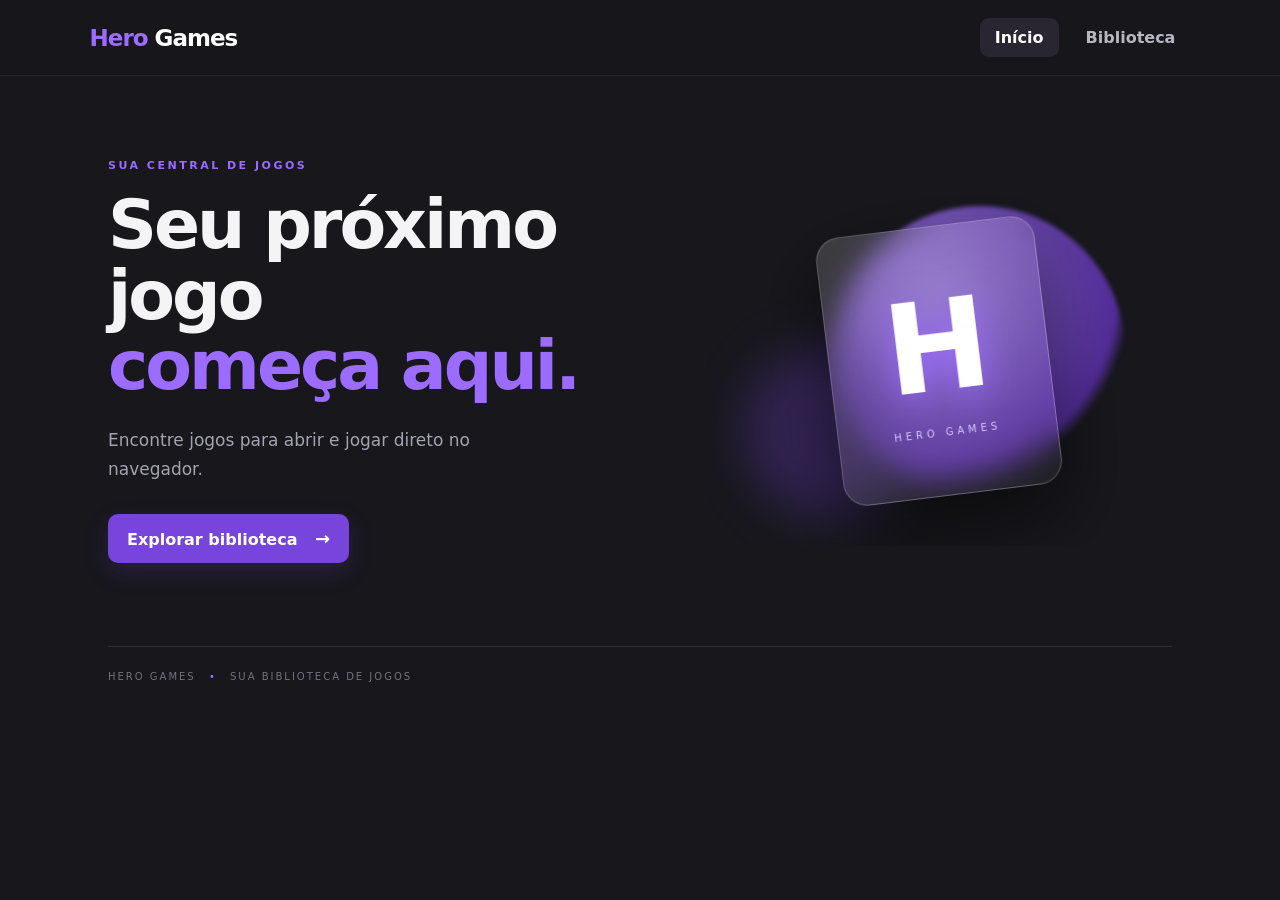
==== index.html @ 1486140f "Add files via upload" ====
<!doctype html>
<html lang="pt-BR">
<head>
  <meta charset="utf-8">
  <meta name="viewport" content="width=device-width, initial-scale=1">
  <meta name="theme-color" content="#17171c">
  <title>Hero Games</title>
  <link rel="stylesheet" href="./style.css">
</head>
<body>
  <header class="topbar">
    <a class="brand" href="#inicio" aria-label="Hero Games"><span>Hero</span> Games</a>
    <nav>
      <button class="nav-link active" data-page="inicio">Início</button>
      <button class="nav-link" data-page="biblioteca">Biblioteca</button>
    </nav>
  </header>

  <main>
    <section id="inicio" class="page active">
      <div class="hero">
        <div class="hero-copy">
          <p class="eyebrow">SUA CENTRAL DE JOGOS</p>
          <h1>Seu próximo jogo<br><span>começa aqui.</span></h1>
          <p class="hero-description">Encontre jogos para abrir e jogar direto no navegador.</p>
          <button class="primary-button" id="explore-button">Explorar biblioteca <span>→</span></button>
        </div>
        <div class="hero-art" aria-hidden="true">
          <div class="orb orb-one"></div><div class="orb orb-two"></div>
          <div class="art-card"><span class="art-symbol">H</span><span class="art-caption">HERO GAMES</span></div>
        </div>
      </div>
      <footer class="home-footer">HERO GAMES <span>•</span> SUA BIBLIOTECA DE JOGOS</footer>
    </section>

    <section id="biblioteca" class="page">
      <div class="library-heading">
        <div><p class="eyebrow">CATÁLOGO</p><h1>Biblioteca</h1><p class="muted">Escolha um jogo e comece a jogar.</p></div>
        <div class="game-count" id="game-count">0 jogos</div>
      </div>
      <label class="search-wrap"><span>⌕</span><input id="search" type="search" placeholder="Pesquisar jogos..." autocomplete="off"></label>
      <div id="game-list" class="game-list"></div>
      <p id="empty-state" class="empty-state" hidden>Nenhum jogo encontrado.</p>
      <p id="load-error" class="error-state" hidden>Não foi possível carregar o catálogo. Confira se o arquivo <b>games.json</b> está na mesma pasta do index.html.</p>
    </section>
  </main>
  <script src="./script.js"></script>
</body>
</html>
---- style.css ----
*{box-sizing:border-box}
:root{color-scheme:dark;--bg:#17171c;--panel:#202027;--panel2:#25252e;--text:#f4f4f7;--muted:#a3a3b1;--purple:#9b6cff;--purple2:#7745dc;--line:#30303a}
html{scroll-behavior:smooth}
body{margin:0;background:var(--bg);color:var(--text);font-family:Inter,ui-sans-serif,system-ui,-apple-system,BlinkMacSystemFont,"Segoe UI",sans-serif;min-height:100vh}
button,input{font:inherit}
.topbar{height:76px;padding:0 clamp(22px,7vw,110px);display:flex;align-items:center;justify-content:space-between;border-bottom:1px solid rgba(255,255,255,.06);background:rgba(23,23,28,.92)}
.brand{font-size:23px;font-weight:800;letter-spacing:-1px;color:#fff;text-decoration:none}.brand span{color:var(--purple)}
nav{display:flex;gap:12px}.nav-link{border:0;background:transparent;color:#b7b7c2;padding:10px 15px;border-radius:9px;cursor:pointer;font-weight:600}.nav-link:hover,.nav-link.active{color:#fff;background:#292631}
main{max-width:1120px;margin:auto;padding:0 28px}
.page{display:none;min-height:calc(100vh - 76px)}.page.active{display:block}
.hero{min-height:570px;display:grid;grid-template-columns:1.1fr .9fr;align-items:center;gap:30px}
.eyebrow{font-size:11px;letter-spacing:2.5px;color:var(--purple);font-weight:800;margin:0 0 18px}
h1{font-size:clamp(42px,6vw,68px);line-height:1.04;letter-spacing:-3px;margin:0;font-weight:800}
.hero h1 span{color:var(--purple)}
.hero-description{color:var(--muted);font-size:17px;line-height:1.7;max-width:420px;margin:24px 0 30px}
.primary-button{border:0;border-radius:10px;background:var(--purple2);color:white;padding:14px 19px;font-weight:700;cursor:pointer;box-shadow:0 8px 25px rgba(119,69,220,.2)}
.primary-button:hover{background:#8958eb;transform:translateY(-1px)}.primary-button span{margin-left:12px;font-size:18px}
.hero-art{height:370px;position:relative;display:grid;place-items:center;overflow:hidden}
.orb{position:absolute;border-radius:50%;filter:blur(2px)}.orb-one{width:290px;height:290px;background:radial-gradient(circle at 35% 30%,#b18bff,#6734c5 65%,transparent 70%);opacity:.75;right:10%;top:8%}.orb-two{width:170px;height:170px;background:#50308e;opacity:.5;bottom:8%;left:8%;filter:blur(25px)}
.art-card{z-index:1;width:220px;height:270px;border:1px solid rgba(255,255,255,.22);border-radius:24px;background:linear-gradient(145deg,rgba(255,255,255,.16),rgba(255,255,255,.035));backdrop-filter:blur(14px);box-shadow:0 30px 80px #0008;display:flex;flex-direction:column;align-items:center;justify-content:center;transform:rotate(-7deg)}
.art-symbol{font-size:125px;line-height:1;font-weight:900;color:#fff;text-shadow:0 8px 35px #9b6cff}.art-caption{font-size:10px;letter-spacing:4px;color:#d8c9ff;margin-top:18px}
.home-footer{border-top:1px solid var(--line);padding:24px 0;color:#737380;font-size:10px;letter-spacing:2px}.home-footer span{color:var(--purple);padding:0 8px}
.library-heading{display:flex;justify-content:space-between;align-items:end;padding:55px 0 25px}.library-heading h1{font-size:48px;letter-spacing:-2px}.muted{color:var(--muted);margin:12px 0 0}.game-count{font-size:13px;color:var(--muted);padding-bottom:8px}
.search-wrap{height:52px;display:flex;align-items:center;gap:12px;padding:0 16px;border:1px solid var(--line);border-radius:11px;background:#1e1e25;margin-bottom:24px;color:#aaa}.search-wrap span{font-size:25px}.search-wrap input{width:100%;border:0;outline:0;background:transparent;color:#fff;font-size:14px}
.game-list{display:grid;gap:14px;padding-bottom:60px}
.game-card{display:grid;grid-template-columns:210px 1fr auto;gap:22px;align-items:center;padding:13px;border:1px solid var(--line);border-radius:14px;background:var(--panel);min-height:148px;transition:.18s}
.game-card:hover{border-color:#62459a;background:#23222b;transform:translateY(-2px)}
.game-cover{width:100%;height:120px;border-radius:9px;object-fit:cover;background:linear-gradient(135deg,#39265e,#242430);display:grid;place-items:center;overflow:hidden}
.game-cover img{width:100%;height:100%;object-fit:cover}.cover-placeholder{font-size:38px;font-weight:900;color:#c7aaff}
.game-info h2{font-size:19px;margin:0 0 8px}.game-info p{font-size:13px;line-height:1.55;color:var(--muted);margin:0 0 10px}.category{font-size:10px;letter-spacing:1px;text-transform:uppercase;color:#c2a8ff;background:#35284c;padding:5px 8px;border-radius:5px;display:inline-block}
.play-button{border:0;border-radius:9px;background:var(--purple2);color:#fff;padding:11px 16px;font-size:13px;font-weight:700;cursor:pointer;white-space:nowrap}.play-button:hover{background:#8958eb}
.empty-state,.error-state{text-align:center;color:var(--muted);padding:35px}.error-state{color:#ff9999}
@media(max-width:700px){.topbar{height:68px;padding:0 18px}.brand{font-size:20px}main{padding:0 18px}.hero{grid-template-columns:1fr;min-height:auto;padding:75px 0 35px}.hero-art{height:260px;grid-row:1}.hero-copy{grid-row:2}.art-card{width:160px;height:200px}.art-symbol{font-size:90px}.orb-one{width:220px;height:220px}.library-heading{padding-top:38px}.library-heading h1{font-size:40px}.game-card{grid-template-columns:105px 1fr;gap:13px}.game-cover{height:105px}.game-info h2{font-size:16px}.game-info p{font-size:12px}.play-button{grid-column:2;justify-self:start;padding:9px 13px}.game-count{font-size:11px}}
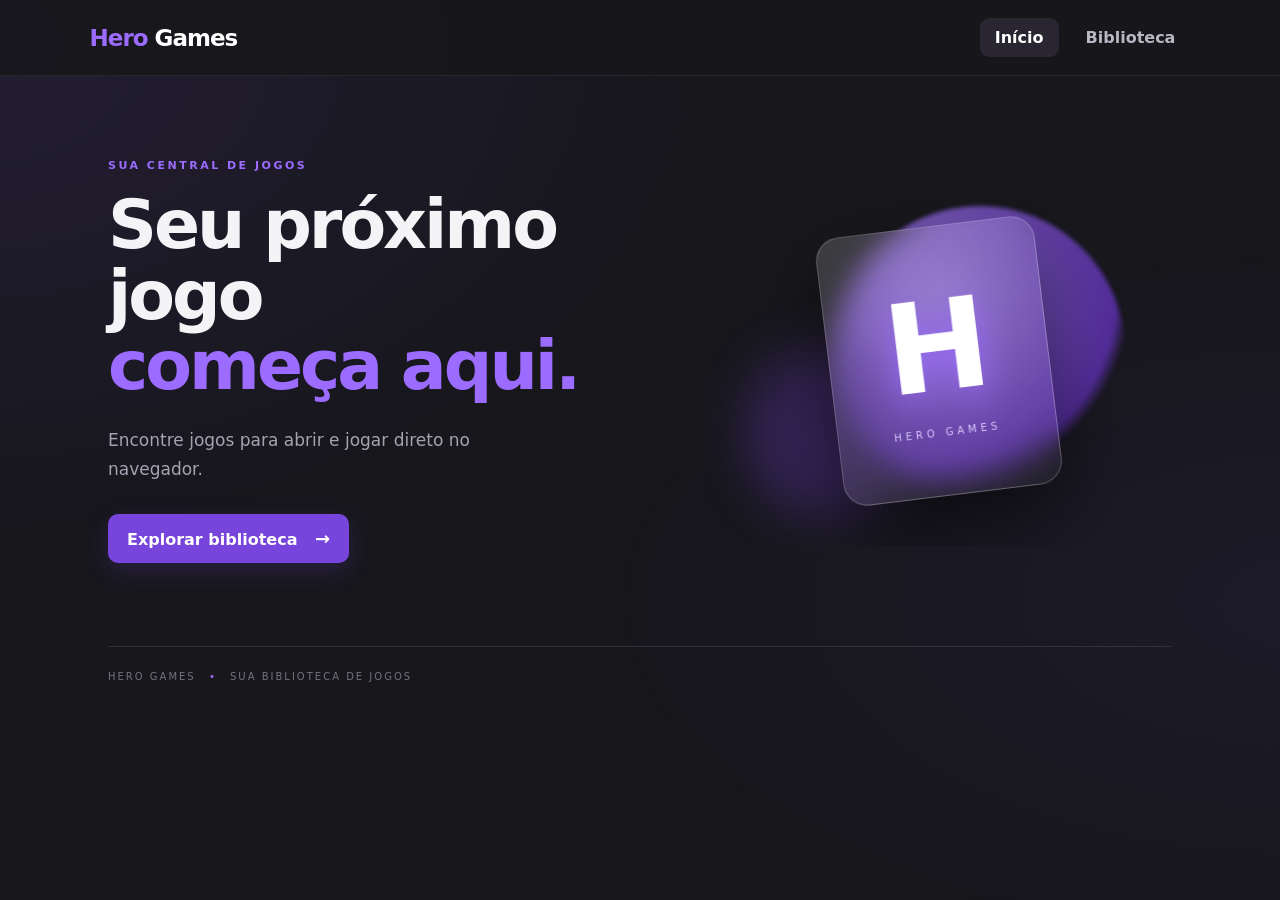
==== commit 8708bca3: "Add files via upload" ====
--- a/index.html
+++ b/index.html
@@ -5,7 +5,7 @@
   <meta name="viewport" content="width=device-width, initial-scale=1">
   <meta name="theme-color" content="#17171c">
   <title>Hero Games</title>
-  <link rel="stylesheet" href="./style.css">
+  <link rel="stylesheet" href="style.css?v=2">
 </head>
 <body>
   <header class="topbar">
@@ -44,6 +44,6 @@
       <p id="load-error" class="error-state" hidden>Não foi possível carregar o catálogo. Confira se o arquivo <b>games.json</b> está na mesma pasta do index.html.</p>
     </section>
   </main>
-  <script src="./script.js"></script>
+  <script src="script.js?v=2" defer></script>
 </body>
 </html>
--- a/style.css
+++ b/style.css
@@ -1,20 +1,25 @@
 *{box-sizing:border-box}
 :root{color-scheme:dark;--bg:#17171c;--panel:#202027;--panel2:#25252e;--text:#f4f4f7;--muted:#a3a3b1;--purple:#9b6cff;--purple2:#7745dc;--line:#30303a}
 html{scroll-behavior:smooth}
-body{margin:0;background:var(--bg);color:var(--text);font-family:Inter,ui-sans-serif,system-ui,-apple-system,BlinkMacSystemFont,"Segoe UI",sans-serif;min-height:100vh}
+body{margin:0;background:var(--bg);color:var(--text);font-family:Inter,ui-sans-serif,system-ui,-apple-system,BlinkMacSystemFont,"Segoe UI",sans-serif;min-height:100vh;position:relative;isolation:isolate}
+body::before{content:"";position:fixed;inset:-20%;z-index:-1;pointer-events:none;background:radial-gradient(ellipse at 12% 18%,rgba(125,76,220,.13),transparent 34%),radial-gradient(ellipse at 88% 62%,rgba(89,54,160,.11),transparent 32%);animation:ambient-drift 18s ease-in-out infinite alternate}
+@keyframes ambient-drift{from{transform:translate3d(-1.5%,0,0) scale(1)}to{transform:translate3d(1.5%,1%,0) scale(1.04)}}
 button,input{font:inherit}
 .topbar{height:76px;padding:0 clamp(22px,7vw,110px);display:flex;align-items:center;justify-content:space-between;border-bottom:1px solid rgba(255,255,255,.06);background:rgba(23,23,28,.92)}
 .brand{font-size:23px;font-weight:800;letter-spacing:-1px;color:#fff;text-decoration:none}.brand span{color:var(--purple)}
 nav{display:flex;gap:12px}.nav-link{border:0;background:transparent;color:#b7b7c2;padding:10px 15px;border-radius:9px;cursor:pointer;font-weight:600}.nav-link:hover,.nav-link.active{color:#fff;background:#292631}
 main{max-width:1120px;margin:auto;padding:0 28px}
-.page{display:none;min-height:calc(100vh - 76px)}.page.active{display:block}
+.page{display:none;min-height:calc(100vh - 76px)}.page.active{display:block;animation:page-enter .42s cubic-bezier(.2,.7,.2,1) both}
+@keyframes page-enter{from{opacity:0;transform:translateY(10px)}to{opacity:1;transform:translateY(0)}}
 .hero{min-height:570px;display:grid;grid-template-columns:1.1fr .9fr;align-items:center;gap:30px}
 .eyebrow{font-size:11px;letter-spacing:2.5px;color:var(--purple);font-weight:800;margin:0 0 18px}
 h1{font-size:clamp(42px,6vw,68px);line-height:1.04;letter-spacing:-3px;margin:0;font-weight:800}
 .hero h1 span{color:var(--purple)}
 .hero-description{color:var(--muted);font-size:17px;line-height:1.7;max-width:420px;margin:24px 0 30px}
-.primary-button{border:0;border-radius:10px;background:var(--purple2);color:white;padding:14px 19px;font-weight:700;cursor:pointer;box-shadow:0 8px 25px rgba(119,69,220,.2)}
-.primary-button:hover{background:#8958eb;transform:translateY(-1px)}.primary-button span{margin-left:12px;font-size:18px}
+.primary-button{position:relative;overflow:hidden;border:0;border-radius:10px;background:var(--purple2);color:white;padding:14px 19px;font-weight:700;cursor:pointer;box-shadow:0 8px 25px rgba(119,69,220,.2);transition:transform .2s ease,background .2s ease,box-shadow .2s ease}
+.primary-button::after,.play-button::after{content:"";position:absolute;top:-60%;left:-75%;width:45%;height:220%;transform:rotate(25deg);background:rgba(255,255,255,.2);transition:left .55s ease}
+.primary-button:hover::after,.play-button:hover::after{left:140%}
+.primary-button:hover{background:#8958eb;transform:translateY(-2px);box-shadow:0 12px 30px rgba(119,69,220,.32)}.primary-button span{margin-left:12px;font-size:18px}
 .hero-art{height:370px;position:relative;display:grid;place-items:center;overflow:hidden}
 .orb{position:absolute;border-radius:50%;filter:blur(2px)}.orb-one{width:290px;height:290px;background:radial-gradient(circle at 35% 30%,#b18bff,#6734c5 65%,transparent 70%);opacity:.75;right:10%;top:8%}.orb-two{width:170px;height:170px;background:#50308e;opacity:.5;bottom:8%;left:8%;filter:blur(25px)}
 .art-card{z-index:1;width:220px;height:270px;border:1px solid rgba(255,255,255,.22);border-radius:24px;background:linear-gradient(145deg,rgba(255,255,255,.16),rgba(255,255,255,.035));backdrop-filter:blur(14px);box-shadow:0 30px 80px #0008;display:flex;flex-direction:column;align-items:center;justify-content:center;transform:rotate(-7deg)}
@@ -23,11 +28,14 @@
 .library-heading{display:flex;justify-content:space-between;align-items:end;padding:55px 0 25px}.library-heading h1{font-size:48px;letter-spacing:-2px}.muted{color:var(--muted);margin:12px 0 0}.game-count{font-size:13px;color:var(--muted);padding-bottom:8px}
 .search-wrap{height:52px;display:flex;align-items:center;gap:12px;padding:0 16px;border:1px solid var(--line);border-radius:11px;background:#1e1e25;margin-bottom:24px;color:#aaa}.search-wrap span{font-size:25px}.search-wrap input{width:100%;border:0;outline:0;background:transparent;color:#fff;font-size:14px}
 .game-list{display:grid;gap:14px;padding-bottom:60px}
-.game-card{display:grid;grid-template-columns:210px 1fr auto;gap:22px;align-items:center;padding:13px;border:1px solid var(--line);border-radius:14px;background:var(--panel);min-height:148px;transition:.18s}
-.game-card:hover{border-color:#62459a;background:#23222b;transform:translateY(-2px)}
+.game-card{display:grid;grid-template-columns:210px 1fr auto;gap:22px;align-items:center;padding:13px;border:1px solid var(--line);border-radius:14px;background:var(--panel);min-height:148px;transition:transform .22s ease,border-color .22s ease,background .22s ease,box-shadow .22s ease;animation:card-enter .48s both;animation-delay:var(--card-delay,0ms)}
+@keyframes card-enter{from{opacity:0;transform:translateY(14px) scale(.985)}to{opacity:1;transform:translateY(0) scale(1)}}
+.game-card:hover{border-color:#7954b8;background:#262430;transform:translateY(-4px);box-shadow:0 12px 28px rgba(0,0,0,.2)}
 .game-cover{width:100%;height:120px;border-radius:9px;object-fit:cover;background:linear-gradient(135deg,#39265e,#242430);display:grid;place-items:center;overflow:hidden}
 .game-cover img{width:100%;height:100%;object-fit:cover}.cover-placeholder{font-size:38px;font-weight:900;color:#c7aaff}
 .game-info h2{font-size:19px;margin:0 0 8px}.game-info p{font-size:13px;line-height:1.55;color:var(--muted);margin:0 0 10px}.category{font-size:10px;letter-spacing:1px;text-transform:uppercase;color:#c2a8ff;background:#35284c;padding:5px 8px;border-radius:5px;display:inline-block}
-.play-button{border:0;border-radius:9px;background:var(--purple2);color:#fff;padding:11px 16px;font-size:13px;font-weight:700;cursor:pointer;white-space:nowrap}.play-button:hover{background:#8958eb}
+.play-button{position:relative;overflow:hidden;border:0;border-radius:9px;background:var(--purple2);color:#fff;padding:11px 16px;font-size:13px;font-weight:700;cursor:pointer;white-space:nowrap;transition:transform .18s ease,background .18s ease,box-shadow .18s ease}.play-button:hover{background:#8958eb;transform:translateY(-2px);box-shadow:0 7px 18px rgba(119,69,220,.3)}.play-button:active,.primary-button:active{transform:scale(.97)}
 .empty-state,.error-state{text-align:center;color:var(--muted);padding:35px}.error-state{color:#ff9999}
 @media(max-width:700px){.topbar{height:68px;padding:0 18px}.brand{font-size:20px}main{padding:0 18px}.hero{grid-template-columns:1fr;min-height:auto;padding:75px 0 35px}.hero-art{height:260px;grid-row:1}.hero-copy{grid-row:2}.art-card{width:160px;height:200px}.art-symbol{font-size:90px}.orb-one{width:220px;height:220px}.library-heading{padding-top:38px}.library-heading h1{font-size:40px}.game-card{grid-template-columns:105px 1fr;gap:13px}.game-cover{height:105px}.game-info h2{font-size:16px}.game-info p{font-size:12px}.play-button{grid-column:2;justify-self:start;padding:9px 13px}.game-count{font-size:11px}}
+
+@media(prefers-reduced-motion:reduce){*,*::before,*::after{animation-duration:.01ms!important;animation-iteration-count:1!important;scroll-behavior:auto!important;transition-duration:.01ms!important}}
